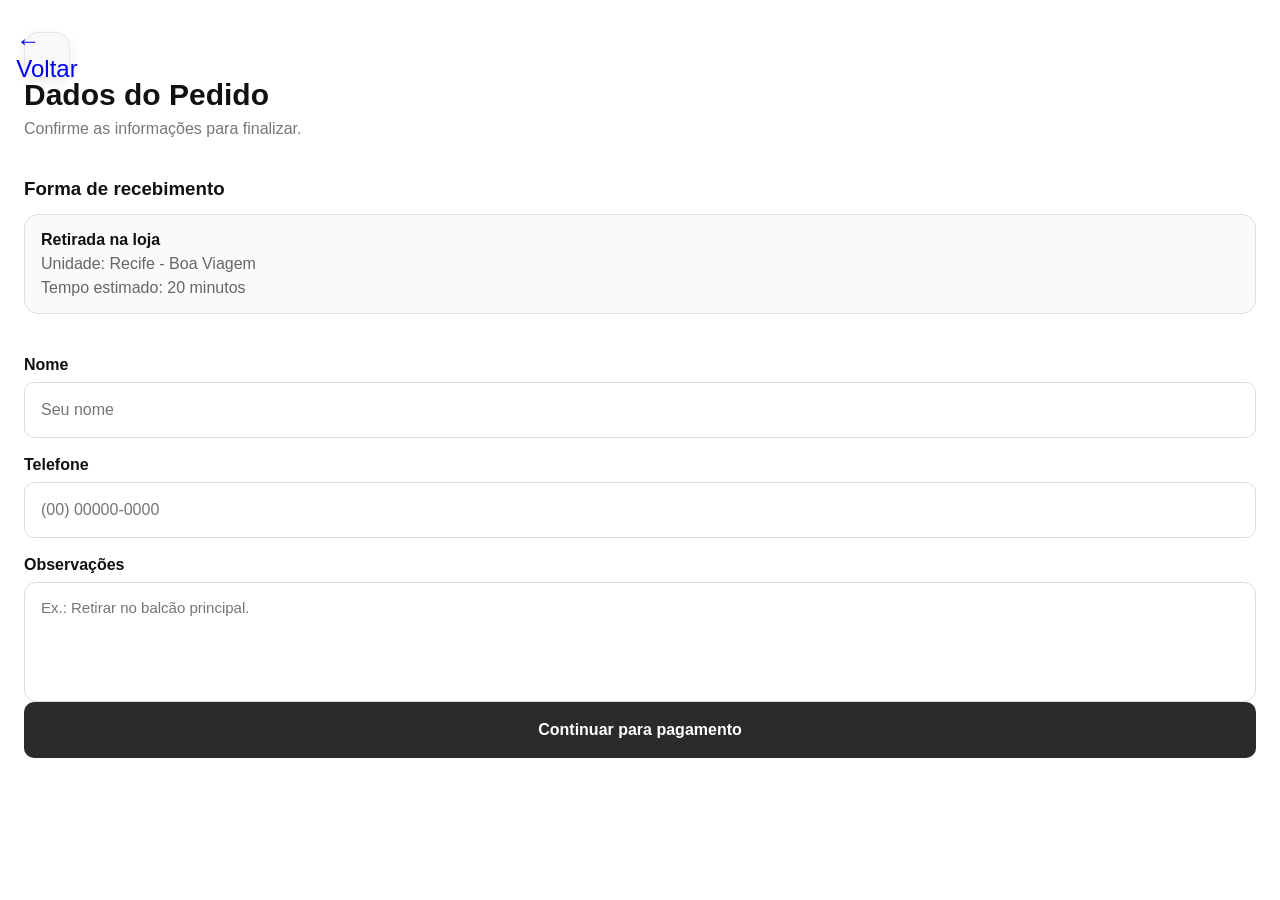
==== dados-pedido.html @ 2f0021af "Primeira versão do projeto" ====
<!DOCTYPE html>
<html lang="pt-BR">
<head>
  <meta charset="UTF-8">
  <meta name="viewport" content="width=device-width, initial-scale=1.0">
  <title>Dados do Pedido | Raízes do Nordeste</title>
  <link rel="stylesheet" href="css/style.css">
</head>

<body>

<main class="container">
  <a href="carrinho.html" class="back-button">← Voltar</a>

  <section class="page-header">
    <h1>Dados do Pedido</h1>
    <p class="subtitle">Confirme as informações para finalizar.</p>
  </section>

  <section class="order-data">
    <h3>Forma de recebimento</h3>

    <div class="info-box">
      <strong>Retirada na loja</strong>
      <p>Unidade: Recife - Boa Viagem</p>
      <p>Tempo estimado: 20 minutos</p>
    </div>

    <label>Nome</label>
    <input type="text" placeholder="Seu nome">

    <label>Telefone</label>
    <input type="tel" placeholder="(00) 00000-0000">

    <label>Observações</label>
    <textarea placeholder="Ex.: Retirar no balcão principal."></textarea>

    <a href="pagamento.html" class="btn btn-primary">Continuar para pagamento</a>
  </section>
</main>

<script src="js/script.js"></script>

</body>
</html>
---- css/style.css ----
* {
  margin: 0;
  padding: 0;
  box-sizing: border-box;
  font-family: Arial, Helvetica, sans-serif;
}

body {
  min-height: 100vh;
  background: #f2f2f2;
  color: #111;
}

a {
  text-decoration: none;
}

.welcome-screen {
  min-height: 100vh;
  background: #fff;
  padding: 32px 24px;
  display: flex;
  flex-direction: column;
  justify-content: space-between;
}

.welcome-content {
  flex: 1;
  display: flex;
  flex-direction: column;
  align-items: center;
  justify-content: center;
}

.logo {
  width: 180px;
  height: 180px;
  object-fit: contain;
  border-radius: 24px;
  margin-bottom: 36px;
}

.welcome-text {
  max-width: 280px;
  text-align: center;
  font-size: 16px;
  line-height: 1.5;
  color: #666;
}

.welcome-actions {
  display: flex;
  flex-direction: column;
  gap: 14px;
}

.btn {
  width: 100%;
  height: 56px;
  border-radius: 10px;
  display: flex;
  align-items: center;
  justify-content: center;
  font-weight: 700;
  font-size: 16px;
  cursor: pointer;
}

.btn-primary {
  background: #2b2b2b;
  color: #fff;
}

.btn-secondary {
  background: #e0e0e0;
  color: #111;
}

.container{
    min-height:100vh;
    background:#fff;
    padding:32px 24px;
}

.login{
    max-width:420px;
    margin:0 auto;
}

.login h1{
    font-size:34px;
    margin-bottom:8px;
}

.subtitle{
    color:#777;
    margin-bottom:40px;
}

form{
    display:flex;
    flex-direction:column;
}

label{
    font-weight:600;
    margin-bottom:8px;
    margin-top:18px;
}

input[type=text],
input[type=tel]{

    width:100%;
    height:56px;

    border:1px solid #ddd;
    border-radius:10px;

    padding:0 16px;

    font-size:16px;
}

.checkbox{

    display:flex;
    align-items:flex-start;

    gap:12px;

    margin:30px 0 40px;
}

.checkbox input{

    width:22px;
    height:22px;

    margin-top:2px;
}

.checkbox label{

    margin:0;

    font-size:15px;
    font-weight:400;

    line-height:1.6;

    color:#555;
}

.page-header h1 {
  font-size: 30px;
  margin-bottom: 8px;
}

.search-box {
  margin-bottom: 24px;
}

.search-box input {
  width: 100%;
  height: 54px;
  border: 1px solid #ddd;
  border-radius: 12px;
  padding: 0 16px;
  font-size: 15px;
}

.unit-list {
  display: flex;
  flex-direction: column;
  gap: 16px;
  margin-bottom: 36px;
}

.unit-card {
  border: 1px solid #ddd;
  border-radius: 14px;
  padding: 18px;
  display: flex;
  justify-content: space-between;
  gap: 12px;
  background: #fafafa;
}

.unit-card h3 {
  font-size: 17px;
  margin-bottom: 6px;
}

.unit-card p {
  color: #666;
  font-size: 14px;
}

.unit-card span {
  height: fit-content;
  padding: 6px 10px;
  border-radius: 999px;
  background: #ddd;
  font-size: 13px;
  font-weight: 700;
}

.unit-card.active span {
  background: #2b2b2b;
  color: #fff;
}

.page-with-nav {
  padding-bottom: 90px;
}

.categories {
  display: flex;
  gap: 10px;
  overflow-x: auto;
  margin-bottom: 24px;
}

.category {
  border: none;
  padding: 10px 16px;
  border-radius: 999px;
  background: #e5e5e5;
  font-weight: 700;
  cursor: pointer;
  white-space: nowrap;
}

.category.active {
  background: #2b2b2b;
  color: #fff;
}

.product-list {
  display: flex;
  flex-direction: column;
  gap: 16px;
}

.product-card {
  background: #fafafa;
  border: 1px solid #ddd;
  border-radius: 16px;
  padding: 14px;
  display: flex;
  align-items: center;
  gap: 14px;
}

.product-img {
  width: 76px;
  height: 76px;
  border-radius: 14px;
  background: #d9d9d9;
  flex-shrink: 0;
}

.product-info {
  flex: 1;
}

.product-info h3 {
  font-size: 17px;
  margin-bottom: 4px;
}

.product-info p {
  font-size: 14px;
  color: #666;
  margin-bottom: 8px;
  line-height: 1.4;
}

.product-info strong {
  font-size: 16px;
}

.add-btn {
  width: 38px;
  height: 38px;
  border-radius: 50%;
  background: #2b2b2b;
  color: #fff;
  font-size: 24px;
  font-weight: 700;
  display: flex;
  align-items: center;
  justify-content: center;
  flex-shrink: 0;
}

.bottom-nav {
  position: fixed;
  left: 0;
  right: 0;
  bottom: 0;
  height: 72px;
  background: #fff;
  border-top: 1px solid #ddd;
  display: flex;
  justify-content: space-around;
  align-items: center;
}

.bottom-nav a {
  color: #555;
  font-size: 13px;
  font-weight: 700;
}

.top-bar{
    display:flex;
    align-items:center;
    margin-bottom:20px;
}

.back-button{
    width:46px;
    height:46px;
    border:none;
    border-radius:14px;
    background:#F8F8F8;
    border:1px solid #E5E5E5;
    box-shadow:0 4px 12px rgba(0,0,0,.08);
    font-size:24px;
    cursor:pointer;
    display:flex;
    align-items:center;
    justify-content:center;
    transition:.25s;
}

.back-button:hover{
    background:#2B2B2B;
    color:white;
    transform:translateY(-2px);
}

.back-button:active{
    transform:scale(.95);
}

.product-details{

display:flex;

flex-direction:column;

gap:18px;

}

.product-image{

width:100%;

height:260px;

border-radius:20px;

object-fit:cover;

background:#ddd;

}

.product-description{

color:#666;

line-height:1.6;

}

.ingredients{

padding-left:20px;

color:#555;

line-height:1.8;

}

.price-row{

display:flex;

justify-content:space-between;

align-items:center;

}

.price-row strong{

font-size:28px;

}

.quantity{

display:flex;

align-items:center;

gap:16px;

}

.quantity button{

width:40px;

height:40px;

border:none;

border-radius:10px;

background:#2b2b2b;

color:#fff;

font-size:20px;

cursor:pointer;

}

.obs-title{

font-weight:700;

}

textarea{

width:100%;

height:120px;

padding:16px;

border-radius:12px;

border:1px solid #ddd;

resize:none;

font-size:15px;

}

.cart-list {
  display: flex;
  flex-direction: column;
  gap: 16px;
  margin-bottom: 28px;
}

.cart-item {
  display: flex;
  gap: 14px;
  align-items: center;
  border: 1px solid #ddd;
  border-radius: 16px;
  padding: 14px;
  background: #fafafa;
}

.cart-item img {
  width: 78px;
  height: 78px;
  border-radius: 14px;
  object-fit: cover;
  background: #ddd;
}

.cart-info {
  flex: 1;
}

.cart-info h3 {
  font-size: 17px;
  margin-bottom: 6px;
}

.cart-info p {
  color: #666;
  margin-bottom: 6px;
}

.order-type {
  margin-bottom: 28px;
}

.order-type h3 {
  margin-bottom: 14px;
}

.order-type label {
  display: flex;
  align-items: center;
  gap: 10px;
  background: #fafafa;
  border: 1px solid #ddd;
  border-radius: 12px;
  padding: 14px;
  margin-bottom: 10px;
}

.cart-summary {
  background: #fafafa;
  border: 1px solid #ddd;
  border-radius: 16px;
  padding: 18px;
  margin-bottom: 24px;
}

.cart-summary div {
  display: flex;
  justify-content: space-between;
  align-items: center;
  margin-bottom: 14px;
  font-size: 16px;
}

.cart-summary div:last-child {
  margin-bottom: 0;
}

.cart-summary .total {
  border-top: 1px solid #ddd;
  padding-top: 14px;
  margin-top: 6px;
  font-size: 20px;
  font-weight: 700;
}

.order-data {
  display: flex;
  flex-direction: column;
}

.info-box {
  background: #fafafa;
  border: 1px solid #ddd;
  border-radius: 14px;
  padding: 16px;
  margin: 14px 0 24px;
}

.info-box p {
  color: #666;
  margin-top: 6px;
}

.payment-methods{

display:flex;

flex-direction:column;

gap:14px;

margin-bottom:30px;

}

.payment-option{

display:flex;

align-items:center;

gap:14px;

padding:16px;

border:1px solid #ddd;

border-radius:12px;

background:#fafafa;

cursor:pointer;

}

.payment-option input{

width:18px;
height:18px;

}

.payment-summary{

border-top:1px solid #ddd;

padding-top:20px;

margin-bottom:20px;

}

.payment-summary div{

display:flex;

justify-content:space-between;

margin-bottom:12px;

}

.payment-summary .total{

font-size:20px;

font-weight:bold;

}

.payment-warning{

background:#f5f5f5;

padding:16px;

border-radius:12px;

margin-bottom:24px;

font-size:14px;

color:#555;

line-height:1.5;

}

.remove-btn {
  border: none;
  background: #e5e5e5;
  padding: 8px 10px;
  border-radius: 8px;
  font-weight: 700;
  cursor: pointer;
}

.cart-actions {
  display: flex;
  align-items: center;
  gap: 10px;
}

.cart-actions button {
  width: 34px;
  height: 34px;
  border: none;
  border-radius: 8px;
  background: #2b2b2b;
  color: #fff;
  font-size: 18px;
  font-weight: 700;
  cursor: pointer;
}

.cart-actions span {
  font-weight: 700;
}

.success-screen {
  display: flex;
  flex-direction: column;
  gap: 22px;
  text-align: center;
}

.success-icon {
  width: 82px;
  height: 82px;
  border-radius: 50%;
  background: #2b2b2b;
  color: #fff;
  font-size: 46px;
  display: flex;
  align-items: center;
  justify-content: center;
  margin: 30px auto 0;
}

.success-screen h1 {
  font-size: 28px;
}

.order-status {
  background: #fafafa;
  border: 1px solid #ddd;
  border-radius: 16px;
  padding: 18px;
  text-align: left;
}

.order-status h3 {
  margin-bottom: 14px;
}

.status-item {
  padding: 12px 0;
  color: #777;
  border-left: 3px solid #ddd;
  padding-left: 14px;
}

.status-item.active {
  color: #111;
  font-weight: 700;
  border-left-color: #2b2b2b;
}

.history-list {
  display: flex;
  flex-direction: column;
  gap: 16px;
}

.history-card {
  background: #fafafa;
  border: 1px solid #ddd;
  border-radius: 16px;
  padding: 18px;
  display: flex;
  justify-content: space-between;
  align-items: center;
}

.history-card p {
  color: #666;
  margin: 6px 0;
}

.history-card span {
  background: #e5e5e5;
  padding: 8px 12px;
  border-radius: 999px;
  font-weight: 700;
  font-size: 13px;
}

.loyalty-card {
  background: #2b2b2b;
  color: #fff;
  border-radius: 18px;
  padding: 24px;
  margin-bottom: 28px;
}

.loyalty-card h2 {
  font-size: 48px;
  margin: 8px 0;
}

.loyalty-card span {
  color: #ddd;
}

.rewards {
  display: flex;
  flex-direction: column;
  gap: 14px;
}

.rewards h3 {
  margin-bottom: 6px;
}

.reward-card {
  background: #fafafa;
  border: 1px solid #ddd;
  border-radius: 14px;
  padding: 18px;
}

.reward-card p {
  color: #666;
  margin-top: 6px;
}

.profile-card{
background:#fafafa;
border:1px solid #ddd;
border-radius:16px;
padding:24px;
margin-bottom:24px;

}

.profile-card h2{
margin-bottom:8px;

}

.profile-card p{
margin:12px 0;
color:#555;

}
.profile-card hr{
margin:18px 0;

}

.promo-banner {
  background: #2b2b2b;
  color: #fff;
  border-radius: 18px;
  padding: 24px;
  margin-bottom: 26px;
}

.promo-banner h2 {
  margin-bottom: 8px;
}

.promo-banner p {
  color: #ddd;
  margin-bottom: 14px;
}

.promo-banner strong {
  font-size: 28px;
}

.promo-list {
  display: flex;
  flex-direction: column;
  gap: 16px;
}

.promo-card {
  background: #fafafa;
  border: 1px solid #ddd;
  border-radius: 16px;
  padding: 18px;
}

.promo-card h3 {
  margin-bottom: 8px;
}

.promo-card p {
  color: #666;
  line-height: 1.5;
  margin-bottom: 12px;
}

.promo-card span {
  background: #e5e5e5;
  padding: 7px 11px;
  border-radius: 999px;
  font-size: 13px;
  font-weight: 700;
}

.unit-card {
  transition: all 0.25s ease;
  cursor: pointer;
}

.unit-card:hover {
  transform: translateY(-2px);
}

.unit-card.selected {
  background: #2b2b2b;
  color: #fff;
  transform: scale(0.98);
}

.unit-card.selected p {
  color: #ddd;
}

.unit-card.selected span {
  background: #fff;
  color: #2b2b2b;
}

.bottom-nav {
  position: fixed;
  left: 0;
  right: 0;
  bottom: 0;
  height: 76px;
  background: #fff;
  border-top: 1px solid #ddd;
  display: flex;
  justify-content: space-around;
  align-items: center;
  z-index: 20;
}

.nav-link {
  color: #777;
  font-size: 12px;
  font-weight: 700;
  display: flex;
  flex-direction: column;
  align-items: center;
  gap: 4px;
  transition: all 0.2s ease;
}

.nav-link span {
  font-size: 20px;
}

.nav-link.active {
  color: #111;
  transform: translateY(-3px);
}

.nav-link.active span {
  background: #2b2b2b;
  color: #fff;
  width: 34px;
  height: 34px;
  border-radius: 50%;
  display: flex;
  align-items: center;
  justify-content: center;
}

.detail-card {
  background: #fafafa;
  border: 1px solid #ddd;
  border-radius: 16px;
  padding: 20px;
  margin-bottom: 24px;
}

.detail-card h2 {
  margin-bottom: 14px;
}

.detail-card p {
  margin: 10px 0;
  color: #555;
}

.detail-list {
  display: flex;
  flex-direction: column;
  gap: 14px;
}

.detail-list h3 {
  margin-bottom: 6px;
}

.detail-item {
  display: flex;
  align-items: center;
  gap: 14px;
  background: #fafafa;
  border: 1px solid #ddd;
  border-radius: 16px;
  padding: 14px;
}

.detail-item img {
  width: 70px;
  height: 70px;
  border-radius: 12px;
  object-fit: cover;
}

.history-card {
    cursor: pointer;
    transition: all .25s ease;
}

.history-card:hover {
    transform: translateY(-2px);
}

.history-card.selected-history {
    background: #2b2b2b;
    color: white;
    transform: scale(.98);
}

.history-card.selected-history p {
    color: #ddd;

}

.history-card.selected-history span {
    background: white;
    color: #2b2b2b;

}
.product-card{
transition:.35s;
}
.category{
transition:.25s;
}
.category:hover{
transform:translateY(-2px);
}
.category.active{
background:#2b2b2b;
color:white;
transform:scale(.95);
}
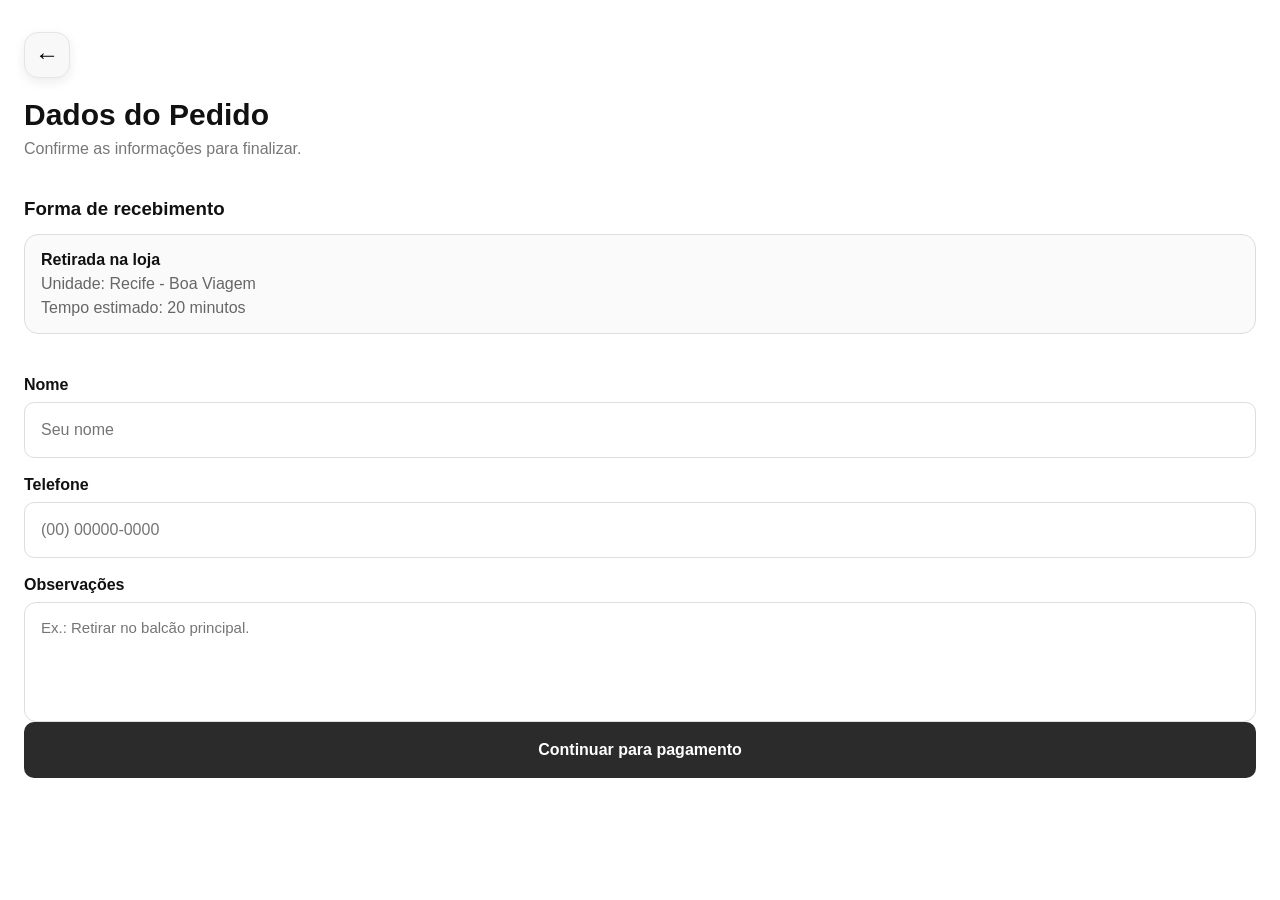
==== commit 48683262: "Corrige botão de voltar da tela de pagamento" ====
--- a/dados-pedido.html
+++ b/dados-pedido.html
@@ -10,7 +10,11 @@
 <body>
 
 <main class="container">
-  <a href="carrinho.html" class="back-button">← Voltar</a>
+  <div class="top-bar">
+  <button class="back-button" onclick="history.back()">
+    ←
+  </button>
+</div>
 
   <section class="page-header">
     <h1>Dados do Pedido</h1>
